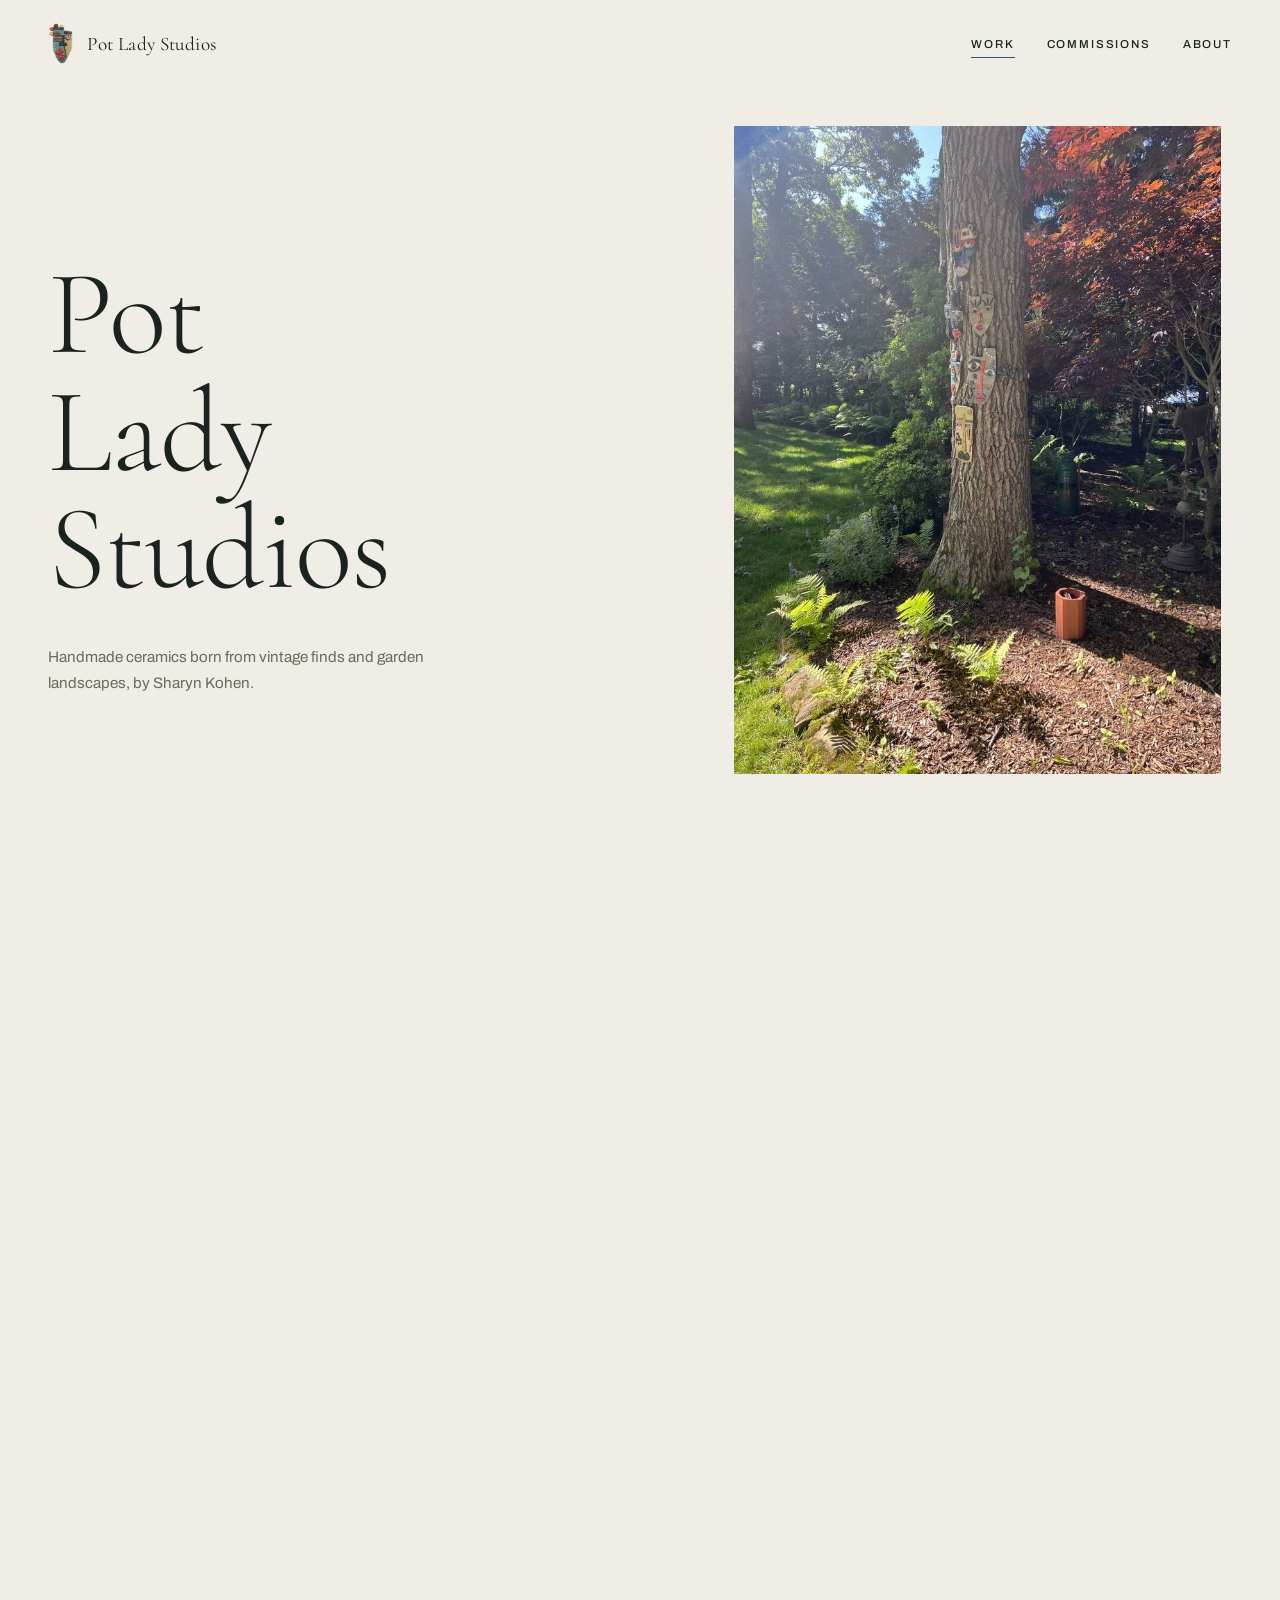
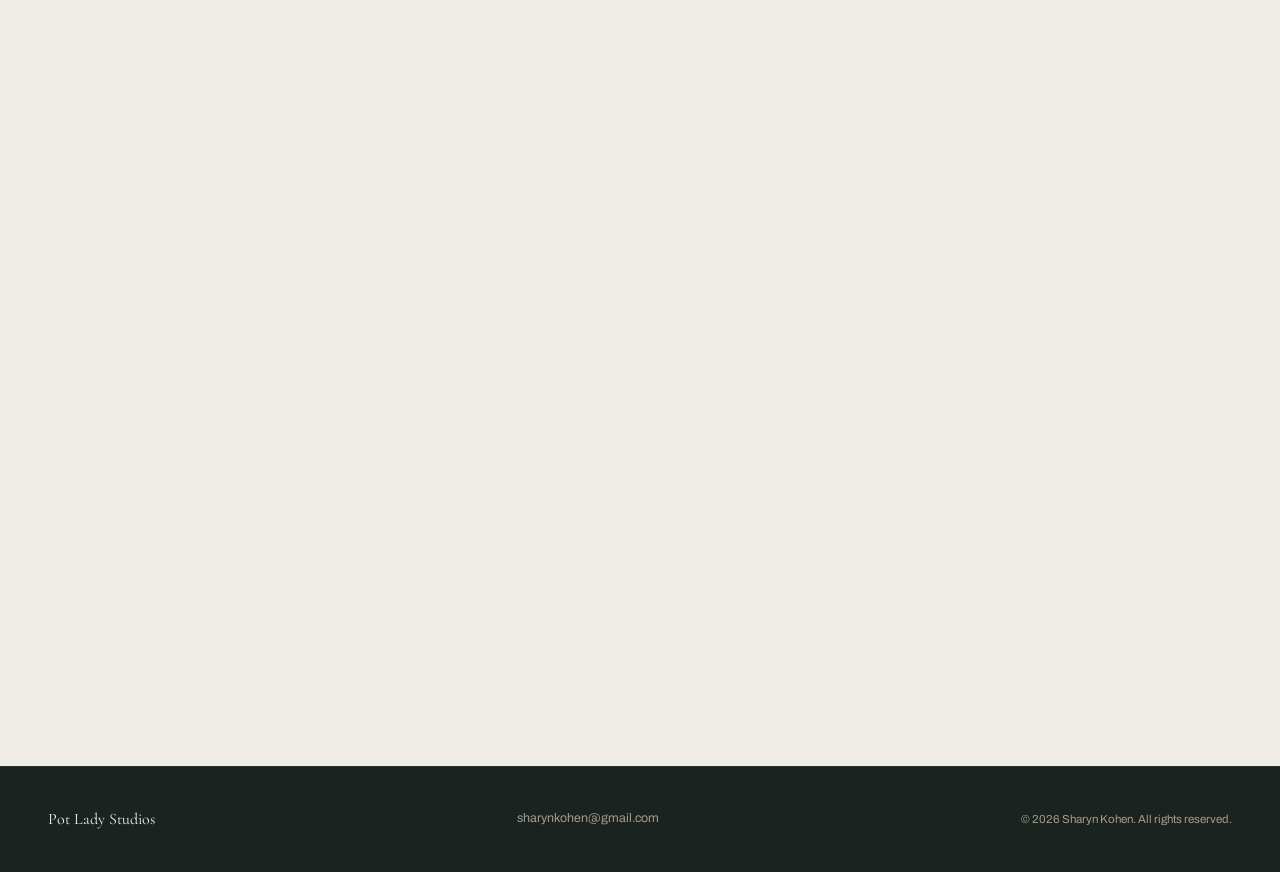
==== index.html @ e9ca7cb5 "Group hug mugs and silver totem photos into single tiles Co-Authored-By: Claude Sonnet 5 <noreply@an" ====
<!DOCTYPE html>
<html lang="en">
<head>
  <meta charset="UTF-8">
  <meta name="viewport" content="width=device-width, initial-scale=1.0">
  <title>Pot Lady Studios &mdash; Handmade Ceramics by Sharyn Kohen</title>
  <meta name="description" content="Handmade ceramics born from vintage finds and garden landscapes. Hand-built garden pieces, home decor, and totems by Sharyn Kohen.">
  <link rel="icon" type="image/png" href="images/admin/favicon.png">
  <link rel="preconnect" href="https://fonts.googleapis.com">
  <link rel="preconnect" href="https://fonts.gstatic.com" crossorigin>
  <link href="https://fonts.googleapis.com/css2?family=Cormorant:ital,wght@0,300;0,400;0,500;1,300;1,400&family=Archivo:wght@300;400;500;600&display=swap" rel="stylesheet">
  <link rel="stylesheet" href="styles.css?v=20260616k">
</head>
<body>

  <nav class="nav" id="nav">
    <a href="#top" class="nav-mark" aria-label="Pot Lady Studios home">
      <img class="mark-img" src="images/admin/logo.png" alt="Pot Lady Studios">
      <span class="mark-text">Pot Lady Studios</span>
    </a>
    <div class="nav-links">
      <a href="#top" aria-current="page">Work</a>
      <a href="commissions.html" class="nav-cta">Commissions</a>
      <a href="about.html">About</a>
    </div>
  </nav>

  <header class="hero" id="top">
    <div class="hero-text">
      <h1 class="hero-title">Pot<br>Lady<br>Studios</h1>
      <p class="hero-tag">Handmade ceramics born from vintage finds and garden landscapes, by Sharyn Kohen.</p>
    </div>
    <div class="hero-image"><img src="images/garden/IMG_hero_garden_v2_760.jpg" srcset="images/garden/IMG_hero_garden_v2_460.jpg 460w, images/garden/IMG_hero_garden_v2_760.jpg 760w" sizes="(max-width: 880px) 92vw, 45vw" width="760" height="1013" fetchpriority="high" decoding="async" alt="Hand-built ceramic garden piece by Sharyn Kohen"></div>
  </header>

  <section class="work" id="work">
    <div class="filters reveal" role="tablist" aria-label="Filter work by category">
      <button class="filter is-active" data-filter="all" role="tab" aria-selected="true">All <sup>15</sup></button>
      <button class="filter" data-filter="garden" role="tab" aria-selected="false">Garden Pieces <sup>06</sup></button>
      <button class="filter" data-filter="home" role="tab" aria-selected="false">Home Decor <sup>09</sup></button>
      <button class="filter" data-filter="totems" role="tab" aria-selected="false">Totems <sup>04</sup></button>
    </div>
    <div class="gallery-grid" id="gallery-grid">
      <div class="grid-sizer"></div>
      <div class="gutter-sizer"></div>
    </div>
  </section>

  <footer class="footer">
    <div class="footer-mark">
      <span>Pot Lady Studios</span>
    </div>
    <div class="footer-links">
      <a href="mailto:sharynkohen@gmail.com">sharynkohen@gmail.com</a>
    </div>
    <p class="footer-copy">&copy; 2026 Sharyn Kohen. All rights reserved.</p>
  </footer>

  <div class="lightbox" id="lightbox" aria-hidden="true" role="dialog" aria-modal="true" aria-label="Piece detail">
    <button class="lb-close" aria-label="Close">&#x2715;</button>
    <div class="lb-nav">
      <button class="lb-prev" aria-label="Previous piece">&larr;</button>
      <button class="lb-next" aria-label="Next piece">&rarr;</button>
    </div>
    <div class="lb-content">
      <div class="lb-image">
        <img id="lb-img" src="" alt="">
        <div class="lb-thumbs" id="lb-thumbs"></div>
      </div>
      <div class="lb-info">
        <p class="lb-counter"><span id="lb-idx">01</span> &nbsp;/&nbsp; <span id="lb-total">38</span></p>
        <p class="lb-eyebrow" id="lb-cat">Category</p>
        <h3 id="lb-title">Title</h3>
        <div class="lb-field" id="lb-note-field">
          <span class="lb-field-label">Artist&rsquo;s Note</span>
          <p class="lb-field-text" id="lb-note"></p>
        </div>
        <div class="lb-field" id="lb-size-field">
          <span class="lb-field-label">Size</span>
          <p class="lb-field-text" id="lb-size"></p>
        </div>
        <p class="lb-inquire-line"><a href="commissions.html" id="lb-inquire">Inquire about this piece or commission one of your own.</a></p>
      </div>
    </div>
  </div>

  <script src="https://unpkg.com/imagesloaded@5/imagesloaded.pkgd.min.js"></script>
  <script src="https://unpkg.com/isotope-layout@3/dist/isotope.pkgd.min.js"></script>
  <script src="main.js?v=20260616k"></script>
</body>
</html>
---- styles.css ----
:root {
  --bone: #efede5;
  --char: #1b2320;
  --umber: #6e685c;
  --umber-2: #a39b8c;
  --oxide: #265c6b;
  --celadon: #88a593;
  --max: 1440px;
  --gutter: clamp(1.25rem, 4vw, 3rem);
  --serif: "Cormorant", "Times New Roman", serif;
  --sans: "Archivo", system-ui, sans-serif;
}

* { box-sizing: border-box; margin: 0; padding: 0; }
html { scroll-behavior: smooth; scroll-padding-top: 5rem; }
body {
  font-family: var(--sans);
  font-weight: 400;
  background: var(--bone);
  color: var(--char);
  line-height: 1.6;
  -webkit-font-smoothing: antialiased;
  text-rendering: optimizeLegibility;
}
img, svg { display: block; max-width: 100%; }
a { color: inherit; text-decoration: none; }
button { font: inherit; background: none; border: none; cursor: pointer; color: inherit; }
input, select, textarea { font: inherit; }
::selection { background: var(--oxide); color: var(--bone); }

.eyebrow {
  font-family: var(--sans);
  font-size: 0.7rem;
  font-weight: 500;
  letter-spacing: 0.18em;
  text-transform: uppercase;
  color: var(--umber);
  margin-bottom: 1.5rem;
  display: flex;
  align-items: center;
  gap: 0.85rem;
}
.eyebrow::before {
  content: "";
  width: 2rem; height: 1px;
  background: currentColor;
}
.eyebrow-light { color: var(--umber-2); }

.section-title {
  font-family: var(--serif);
  font-weight: 300;
  font-size: clamp(2.25rem, 5vw, 3.75rem);
  line-height: 1.1;
  letter-spacing: -0.01em;
}

.hero-image img,
.about-image img {
  width: 100%; height: 100%;
  object-fit: cover;
}
/* Show the whole home-page top photo (nothing cropped); it sits centered
   inside the frame with a little breathing room if its shape differs. */
.hero-image img { object-fit: contain; object-position: center; }

/* ---------- Nav ---------- */
.nav {
  position: fixed; top: 0; left: 0; right: 0; z-index: 50;
  display: flex; justify-content: space-between; align-items: center;
  padding: 1.4rem var(--gutter);
  transition: background 0.3s ease, padding 0.3s ease, border-color 0.3s ease;
  border-bottom: 1px solid transparent;
}
.nav.is-scrolled {
  background: rgba(239, 237, 229, 0.92);
  backdrop-filter: blur(10px);
  -webkit-backdrop-filter: blur(10px);
  padding: 0.9rem var(--gutter);
  border-bottom-color: rgba(27, 35, 32, 0.08);
}
.nav-mark { display: flex; align-items: center; gap: 0.75rem; }
.mark-img { height: 2.75rem; width: auto; }
.nav.is-scrolled .mark-img { height: 2.3rem; }
.mark-text {
  font-family: var(--serif);
  font-size: 1.2rem;
  font-weight: 400;
  letter-spacing: 0.02em;
}
.nav-links { display: flex; gap: 2rem; align-items: center; }
.nav-links a {
  font-size: 0.72rem;
  font-weight: 500;
  letter-spacing: 0.16em;
  text-transform: uppercase;
  position: relative;
  padding: 0.3rem 0;
}
.nav-links a::after {
  content: "";
  position: absolute; left: 0; bottom: 0;
  width: 100%; height: 1px;
  background: var(--oxide);
  transform: scaleX(0); transform-origin: left;
  transition: transform 0.35s cubic-bezier(0.2, 0.6, 0.2, 1);
}
.nav-links a:hover::after,
.nav-links a[aria-current="page"]::after { transform: scaleX(1); }

/* ---------- Hero ---------- */
.hero {
  min-height: 100svh;
  max-width: var(--max);
  margin: 0 auto;
  padding: 0 var(--gutter);
  display: grid;
  grid-template-columns: 6fr 5fr;
  align-items: center;
  gap: clamp(2rem, 5vw, 5rem);
  position: relative;
}
.hero-text { padding-top: 3rem; }
.hero-title {
  font-family: var(--serif);
  font-weight: 300;
  font-size: clamp(3.25rem, 9.5vw, 7.5rem);
  line-height: 0.98;
  letter-spacing: -0.01em;
  margin: 0.25rem 0 2.25rem;
}
.hero-tag {
  font-size: 0.95rem;
  color: var(--umber);
  max-width: 28em;
  line-height: 1.75;
}
.hero-image { height: 72svh; align-self: center; }
.ph-hero { --tone: #a67c5b; }

/* ---------- Work / Gallery ---------- */
.work {
  max-width: var(--max);
  margin: 0 auto clamp(5rem, 14vw, 11rem);
  padding: 0 var(--gutter);
}
.section-head { margin-bottom: 2.5rem; }

.filters {
  display: flex; flex-wrap: wrap; gap: 0.5rem 2.25rem;
  margin-bottom: 3rem;
  padding-top: 1.5rem;
  border-top: 1px solid rgba(27, 35, 32, 0.12);
}
.filter {
  font-size: 0.78rem;
  font-weight: 500;
  letter-spacing: 0.14em;
  text-transform: uppercase;
  color: var(--umber);
  padding: 0.4rem 0;
  position: relative;
  transition: color 0.2s ease;
}
.filter sup { font-size: 0.72em; margin-left: 0.4em; color: var(--umber-2); font-weight: 400; }
.filter::after {
  content: "";
  position: absolute; left: 0; bottom: 0;
  width: 100%; height: 2px; background: var(--oxide);
  transform: scaleX(0); transform-origin: left;
  transition: transform 0.35s cubic-bezier(0.2, 0.6, 0.2, 1);
}
.filter:hover { color: var(--char); }
.filter.is-active { color: var(--char); }
.filter.is-active::after { transform: scaleX(1); }

.gallery-grid { position: relative; opacity: 0; transition: opacity 0.4s ease; }
.gallery-grid.is-laid-out { opacity: 1; }
.grid-sizer, .piece { width: calc((100% - 3rem) / 3); }
.gutter-sizer { width: 1.5rem; }
.piece {
  position: relative;
  cursor: pointer;
  margin-bottom: 1.5rem;
}
.piece-media {
  position: relative;
  overflow: hidden;
  background: rgba(110, 104, 92, 0.08);
}
.piece img {
  width: 100%; height: auto; display: block;
  transition: transform 0.7s cubic-bezier(0.2, 0.6, 0.2, 1);
}
.piece-media::after {
  content: ""; position: absolute; inset: 0;
  background: linear-gradient(180deg, rgba(0,0,0,0) 45%, rgba(0,0,0,0.35));
  opacity: 0;
  transition: opacity 0.4s ease;
  pointer-events: none;
}
.piece:hover img { transform: scale(1.04); }
.piece:hover .piece-media::after { opacity: 1; }
.piece figcaption {
  position: absolute; left: 0; right: 0; bottom: 0;
  padding: 1rem 1.15rem;
  display: flex; justify-content: space-between; align-items: baseline; gap: 1rem;
  color: var(--bone);
  transform: translateY(0.6rem);
  opacity: 0;
  transition: opacity 0.4s ease, transform 0.4s ease;
  pointer-events: none;
}
.piece:hover figcaption { opacity: 1; transform: translateY(0); }
.piece-no { font-size: 0.7rem; letter-spacing: 0.14em; font-weight: 500; }
.piece-caption {
  font-family: "Cormorant", Georgia, serif;
  font-style: italic;
  font-size: 1rem;
  line-height: 1.3;
  color: #000;
  text-align: center;
  padding: 0.65rem 0.5rem 0;
}

/* Multi-photo pieces: a couple of stacked edges + a "+N" mark hint at the
   supporting shots before you tap, so the grid isn't a guessing game about
   which tiles hide more photos. Always visible (not hover-only) since touch
   devices have no hover state to reveal it on. */
.piece.has-extra .piece-media { overflow: visible; }
.piece-stack {
  position: absolute; inset: 0;
  background: rgba(110, 104, 92, 0.12);
  border: 1px solid rgba(27, 35, 32, 0.08);
}
.piece-stack.s1 { z-index: 1; transform: rotate(-5deg) scale(0.96); }
.piece-stack.s2 { z-index: 2; transform: rotate(4deg) scale(0.98); }
.piece.has-extra .piece-media > img { position: relative; z-index: 3; box-shadow: 0 3px 10px rgba(27, 35, 32, 0.2); }
.piece.has-extra .piece-media::after { z-index: 4; }
.piece-count {
  position: absolute; top: 0.6rem; right: 0.6rem; z-index: 5;
  background: rgba(27, 35, 32, 0.7);
  color: var(--bone);
  font-size: 0.68rem;
  font-weight: 600;
  letter-spacing: 0.02em;
  padding: 0.22rem 0.5rem;
  border-radius: 999px;
  pointer-events: none;
}
.piece figcaption { z-index: 6; }

/* ---------- About ---------- */
.about {
  max-width: var(--max);
  margin: 0 auto clamp(5rem, 14vw, 11rem);
  padding: clamp(7rem, 12vw, 10rem) var(--gutter) 0;
  display: grid;
  grid-template-columns: 5fr 7fr;
  gap: clamp(2rem, 6vw, 6rem);
  align-items: start;
}
/* Two-column layout: image floats to the right, text flows naturally on
   the left. Absolute positioning (rather than grid-row spanning) avoids
   the row-stretch gap between paragraphs. */
.about.about-stacked {
  display: block;
  position: relative;
  min-height: calc(24rem * 4 / 3 + clamp(7rem, 12vw, 10rem) + 4rem);
}
.about.about-stacked .about-text { max-width: 60%; }
.about.about-stacked .about-text:last-of-type { margin-top: clamp(1.25rem, 2.5vw, 2rem); }
.about.about-stacked .about-image {
  position: absolute;
  top: clamp(7rem, 12vw, 10rem);
  right: var(--gutter);
  width: 36%;
  max-width: 24rem;
}
.about-image { aspect-ratio: 3 / 4; }
.ph-portrait { --tone: #6b8490; }
.about-text .section-title { margin-bottom: 1.5rem; }
.about-text p { color: var(--umber); margin-bottom: 1.25rem; max-width: 38em; }
.about-meta {
  list-style: none;
  margin-top: 2rem;
  padding-top: 1.5rem;
  border-top: 1px solid rgba(27, 35, 32, 0.12);
  font-size: 0.76rem;
  letter-spacing: 0.12em;
  text-transform: uppercase;
  color: var(--umber);
}
.about-meta li { margin-bottom: 0.6rem; }

/* ---------- Commissions ---------- */
.commissions-intro {
  max-width: var(--max);
  margin: 0 auto;
  padding: clamp(7rem, 14vw, 10rem) var(--gutter) clamp(3rem, 6vw, 5rem);
  display: grid;
  grid-template-columns: 1fr 1fr;
  gap: clamp(2rem, 6vw, 5rem);
  align-items: center;
}
.commissions-intro-inner { max-width: 38rem; }
.commissions-map img { width: 100%; height: auto; display: block; }
.commissions-lede {
  font-family: var(--serif);
  font-weight: 300;
  font-style: italic;
  font-size: clamp(1.4rem, 2.6vw, 2rem);
  line-height: 1.4;
  color: var(--umber);
  margin-top: 1.25rem;
  text-wrap: balance;
}

.commissions {
  background: var(--char);
  color: var(--bone);
  padding: clamp(5rem, 12vw, 9rem) var(--gutter);
}
.commissions-inner {
  max-width: var(--max);
  margin: 0 auto;
  display: grid;
  grid-template-columns: 6fr 5fr;
  gap: clamp(2.5rem, 6vw, 6rem);
  align-items: start;
}
.commissions-inner .commissions-text { order: 2; }
.commissions-inner .inquiry { order: 1; }
.commissions-text .section-title { margin-bottom: 1.5rem; }
.commissions-text p { color: var(--umber-2); max-width: 30em; }

.inquiry { display: grid; gap: 1.75rem; }
.field { display: flex; flex-direction: column; gap: 0.55rem; }
.field label {
  font-size: 0.7rem; letter-spacing: 0.16em; text-transform: uppercase;
  color: var(--umber-2);
}
.field input, .field select, .field textarea {
  background: transparent;
  border: none;
  border-bottom: 1px solid rgba(239, 237, 229, 0.2);
  padding: 0.7rem 0.1rem;
  color: var(--bone);
  transition: border-color 0.25s ease;
  border-radius: 0;
}
.field input::placeholder, .field textarea::placeholder { color: rgba(163, 155, 140, 0.5); }
.field input:focus, .field select:focus, .field textarea:focus {
  outline: none;
  border-bottom-color: var(--oxide);
}
.field input:-webkit-autofill,
.field textarea:-webkit-autofill,
.field select:-webkit-autofill {
  -webkit-box-shadow: 0 0 0 1000px var(--char) inset;
  -webkit-text-fill-color: var(--bone);
  caret-color: var(--bone);
  transition: background-color 5000s ease-in-out 0s;
}
.field textarea { resize: vertical; min-height: 7rem; }

.field-required { color: var(--oxide); margin-left: 0.15rem; }
.submit {
  justify-self: start;
  margin-top: 0.75rem;
  padding: 1.05rem 2.25rem;
  background: transparent;
  border: 1px solid var(--bone);
  color: var(--bone);
  font-size: 0.74rem; letter-spacing: 0.16em; text-transform: uppercase;
  font-weight: 500;
  cursor: pointer;
  transition: background 0.2s ease, color 0.2s ease;
}
.submit:hover:not(:disabled) { background: var(--bone); color: var(--char); }
.submit:disabled { opacity: 0.5; cursor: default; }

.inquiry-success[hidden] { display: none; }
.inquiry-error {
  color: var(--oxide);
  font-size: 0.84rem;
  margin: 0;
}
.inquiry-error a { color: inherit; text-decoration: underline; }
.inquiry-success {
  display: grid; gap: 0.4rem;
  margin-top: -0.75rem;
  outline: none;
}
.inquiry-success-headline {
  font-family: "Cormorant", Georgia, serif;
  font-weight: 400;
  font-size: 1.35rem;
  line-height: 1.3;
  color: var(--bone);
  margin: 0;
}
.inquiry-success-note {
  color: var(--umber-2);
  font-size: 0.82rem;
  opacity: 0.85;
  margin: 0;
}

/* ---------- Footer ---------- */
.footer {
  background: var(--char);
  color: var(--umber-2);
  border-top: 1px solid rgba(239, 237, 229, 0.07);
  padding: 2.5rem var(--gutter);
  display: flex;
  justify-content: space-between;
  align-items: center;
  flex-wrap: wrap;
  gap: 1.5rem;
  font-size: 0.78rem;
}
.footer-mark { display: flex; align-items: center; gap: 0.7rem; color: var(--bone); font-family: var(--serif); font-size: 1rem; }
.footer-mark .mark { width: 1rem; height: 1rem; }
.footer-links { display: flex; gap: 1.75rem; }
.footer-links a { transition: color 0.2s ease; }
.footer-links a:hover { color: var(--bone); }
.footer-copy { font-size: 0.72rem; }

/* ---------- Lightbox ---------- */
.lightbox {
  position: fixed; inset: 0; z-index: 100;
  background: var(--bone);
  opacity: 0;
  pointer-events: none;
  transition: opacity 0.3s ease;
}
.lightbox.is-open { opacity: 1; pointer-events: auto; }
.lb-content {
  height: 100%;
  max-width: var(--max);
  margin: 0 auto;
  padding: 5.5rem var(--gutter) 3rem;
  display: grid;
  grid-template-columns: 7fr 4fr;
  gap: clamp(2rem, 5vw, 5rem);
  align-items: center;
}
.lb-image {
  height: 100%;
  min-width: 0;
  display: flex;
  flex-direction: column;
  align-items: center;
  justify-content: center;
  gap: 1rem;
}
#lb-img {
  max-height: min(78vh, 760px);
  max-width: 100%;
  width: auto; height: auto;
  object-fit: contain;
}
.lb-image.has-thumbs #lb-img { max-height: min(66vh, 660px); }
/* A piece can carry many supporting shots (e.g. a whole flower
   collection) — the strip scrolls horizontally within its own width
   instead of forcing the image and info column wider than the screen. */
.lb-thumbs {
  display: flex;
  gap: 0.6rem;
  max-width: 100%;
  overflow-x: auto;
  -webkit-overflow-scrolling: touch;
  padding-bottom: 0.2rem;
}
.lb-thumbs button {
  width: 3.25rem; height: 3.25rem;
  flex: none;
  border-radius: 0.3rem;
  overflow: hidden;
  opacity: 0.55;
  outline: 2px solid transparent;
  outline-offset: 2px;
  transition: opacity 0.2s ease, outline-color 0.2s ease;
}
.lb-thumbs button img { width: 100%; height: 100%; object-fit: cover; display: block; }
.lb-thumbs button:hover { opacity: 0.85; }
.lb-thumbs button.is-active { opacity: 1; outline-color: var(--oxide); }
.lb-info { align-self: center; }
.lb-counter {
  font-size: 0.72rem; letter-spacing: 0.16em; color: var(--umber);
  margin-bottom: 1rem; font-weight: 500;
}
.lb-eyebrow {
  font-size: 0.72rem; letter-spacing: 0.16em; text-transform: uppercase;
  color: var(--oxide); font-weight: 600; margin-bottom: 0.6rem;
}
.lb-info h3 {
  font-family: var(--serif); font-weight: 300;
  font-size: clamp(1.8rem, 3.5vw, 2.75rem);
  line-height: 1.15;
  margin-bottom: 1.75rem;
}
.lb-field { max-width: 32em; margin-bottom: 1.4rem; }
.lb-field-label {
  display: block;
  font-size: 0.68rem; letter-spacing: 0.14em; text-transform: uppercase;
  color: var(--umber-2); font-weight: 600; margin-bottom: 0.4rem;
}
.lb-field-text { color: var(--umber); font-size: 0.95rem; line-height: 1.6; }
.lb-inquire-line { font-size: 0.92rem; margin-top: 0.5rem; }
.lb-inquire-line a { border-bottom: 1px solid var(--oxide); transition: color 0.2s ease; }
.lb-inquire-line a:hover { color: var(--oxide); }
.lb-nav { display: contents; }
.lb-close, .lb-prev, .lb-next {
  position: absolute;
  width: 3rem; height: 3rem;
  display: grid; place-items: center;
  font-size: 1.35rem;
  color: var(--char);
  transition: color 0.2s ease, transform 0.2s ease;
  z-index: 2;
}
.lb-close:hover, .lb-prev:hover, .lb-next:hover { color: var(--oxide); }
.lb-prev:hover { transform: translate(-3px, -50%); }
.lb-next:hover { transform: translate(3px, -50%); }
.lb-close { top: 1.25rem; right: 1.25rem; font-size: 1.5rem; }
.lb-prev { left: 0.75rem; top: 50%; transform: translateY(-50%); }
.lb-next { right: 0.75rem; top: 50%; transform: translateY(-50%); }

/* ---------- Reveal ---------- */
.reveal {
  opacity: 0;
  transform: translateY(28px);
  transition: opacity 0.9s ease, transform 0.9s cubic-bezier(0.2, 0.6, 0.2, 1);
}
.reveal.is-visible { opacity: 1; transform: translateY(0); }

@media (prefers-reduced-motion: reduce) {
  html { scroll-behavior: auto; }
  .reveal { opacity: 1; transform: none; transition: none; }
  *, *::before, *::after { animation-duration: 0.01ms !important; transition-duration: 0.01ms !important; }
}

/* ---------- Responsive ---------- */
@media (max-width: 1024px) {
  .hero { padding-top: 6rem; padding-bottom: 4rem; min-height: auto; gap: 2rem; }
  .hero-text { padding-top: 0; }
  .hero-image { height: auto; aspect-ratio: 4 / 5; max-height: 60svh; align-self: start; }
  .about, .commissions-inner { grid-template-columns: 1fr; }
  .commissions-inner .commissions-text { order: 0; }
  .commissions-inner .inquiry { order: 0; }
  .about { gap: 2.5rem; }
  .about-text { order: -1; }
  .about-image { aspect-ratio: 4 / 5; max-width: 360px; max-height: 440px; margin: 0 auto; }
  /* Stacked variant on narrow widths: image returns to natural flow
     (between paragraph 2 and paragraph 3 per DOM order). */
  .about.about-stacked { min-height: 0; max-width: 42rem; }
  .about.about-stacked .about-text { max-width: none; }
  .about.about-stacked .about-image {
    position: static; top: auto; right: auto;
    width: auto; max-width: 22rem;
    margin: clamp(2rem, 4vw, 3rem) auto;
  }
  .about.about-stacked .about-text:last-of-type { margin-top: clamp(2rem, 4vw, 3rem); }
  .grid-sizer, .gallery-grid .piece { width: calc((100% - 1rem) / 2); }
  .gallery-grid .gutter-sizer { width: 1rem; }
  .gallery-grid .piece { margin-bottom: 1rem; }
  .lightbox { display: flex; flex-direction: column; overflow-y: auto; }
  .lb-content { grid-template-columns: 1fr; height: auto; overflow: visible; align-items: start; gap: 2rem; padding-top: 5rem; padding-bottom: 0; order: 1; flex: 0 0 auto; }
  #lb-img, .lb-image.has-thumbs #lb-img { max-height: 48vh; }
  .lb-nav {
    display: flex; order: 2; flex: 0 0 auto;
    align-items: center; justify-content: space-between;
    padding: 3rem var(--gutter) 3rem;
  }
  .lb-prev, .lb-next { position: static; top: auto; bottom: auto; transform: none; }
}
@media (max-width: 720px) {
  .hero { grid-template-columns: 1fr; padding-bottom: 3rem; gap: 2rem; }
  .hero-image { aspect-ratio: 5 / 4; max-width: 480px; max-height: 380px; margin: 0 auto; width: 100%; }
}
@media (max-width: 640px) {
  .grid-sizer, .gallery-grid .piece { width: calc((100% - 0.75rem) / 2); }
  .gallery-grid .gutter-sizer { width: 0.75rem; }
  .gallery-grid .piece { margin-bottom: 0.75rem; }
  .gallery-grid .piece figcaption { opacity: 1; transform: none; padding: 0.6rem 0.7rem; }
  .gallery-grid .piece-media::after { opacity: 0.85; background: linear-gradient(180deg, rgba(0,0,0,0) 55%, rgba(0,0,0,0.4)); }
  .piece-no { font-size: 0.6rem; }
  .piece-caption { font-size: 0.85rem; }
  .nav { padding: 1rem var(--gutter); }
  .nav-links { gap: 1.1rem; }
  .nav-links a { font-size: 0.64rem; letter-spacing: 0.12em; }
  .nav-cta { padding: 0.5rem 0.8rem; }
  .mark-text { display: none; }
  .hero { padding-top: 4.75rem; padding-bottom: 2.5rem; gap: 1.5rem; }
  .hero-text { padding-top: 0.5rem; }
  .hero-title { font-size: clamp(2.5rem, 13vw, 3.75rem); line-height: 1; margin: 0.25rem 0 1.25rem; }
  .hero-title br { display: none; }
  .hero-tag { font-size: 0.9rem; line-height: 1.6; max-width: 32em; }
  .hero-image { height: auto; aspect-ratio: 5 / 4; max-height: 320px; }

  /* About: clear nav, lead with text, cap image */
  .about { margin: 4.75rem auto 3rem; gap: 1.5rem; padding-top: 1rem; }
  .about-text { order: -1; }
  .about-image { aspect-ratio: 4 / 5; max-width: 280px; max-height: 350px; margin: 0 auto; }
  .about-text .section-title { font-size: 2rem; margin-bottom: 1rem; }
  .about-text p { font-size: 0.95rem; }

  /* Commissions intro */
  .commissions-intro { padding-top: 5.5rem; padding-bottom: 2rem; grid-template-columns: 1fr; gap: 1.75rem; }
  .commissions-lede { font-size: 1.2rem; }
  .commissions-map { max-width: 420px; margin: 0 auto; }

  .filters { gap: 0.5rem 1.4rem; }
  .footer { flex-direction: column; text-align: center; }
  .lb-prev:hover { transform: translateX(-3px); }
  .lb-next:hover { transform: translateX(3px); }
}
@media (max-width: 400px) {
  .hero-title { font-size: 2.25rem; }
  .hero-image { max-height: 260px; }
}
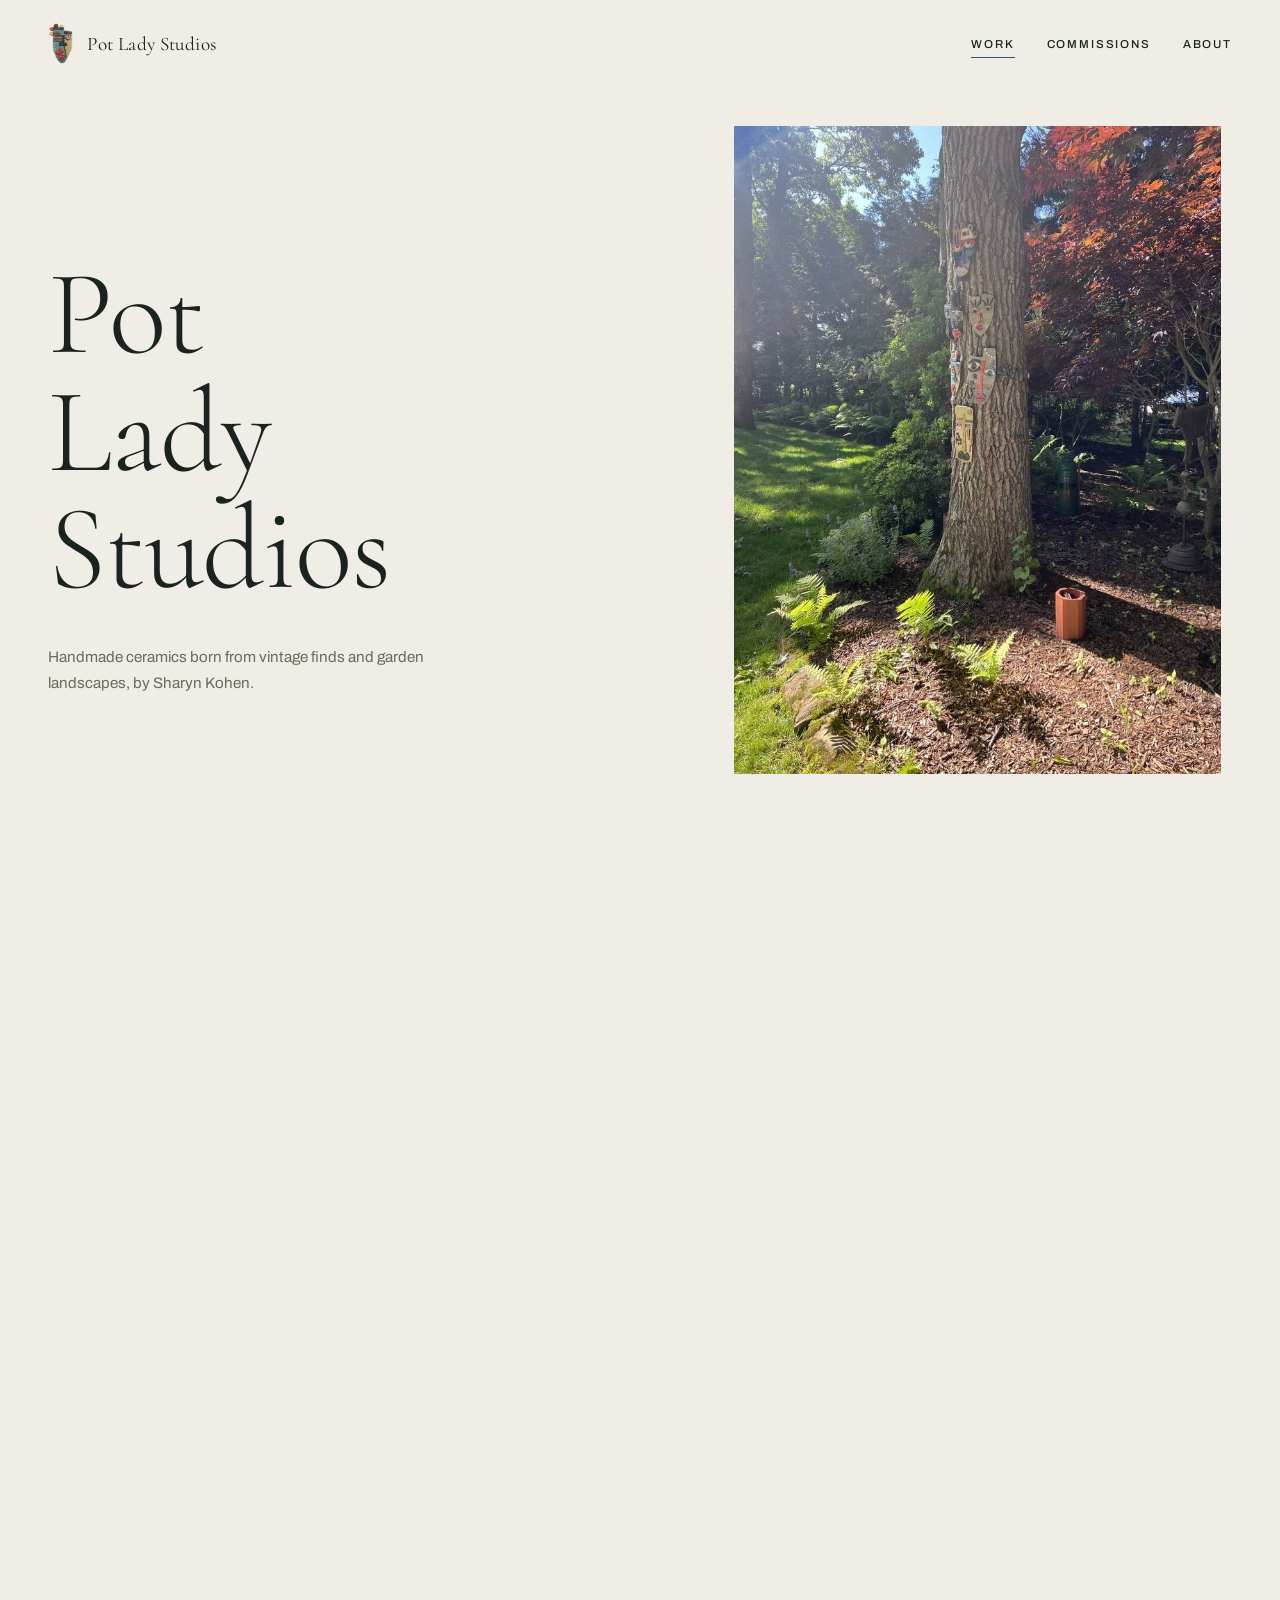
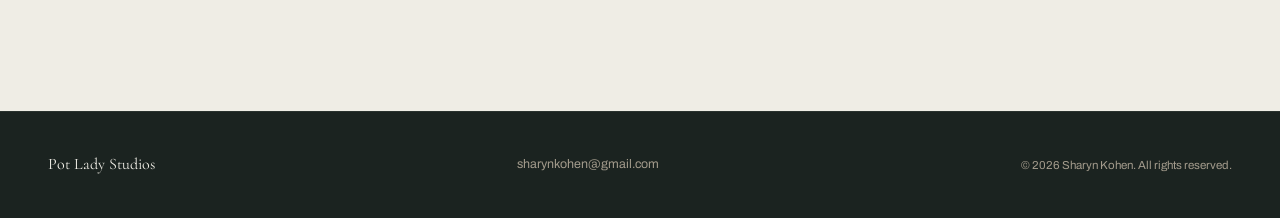
==== commit 3cce183a: "Merge the two candlestick entries into one Tall Candlesticks piece Replaces the old photos (shot wit" ====
--- a/index.html
+++ b/index.html
@@ -35,9 +35,9 @@
 
   <section class="work" id="work">
     <div class="filters reveal" role="tablist" aria-label="Filter work by category">
-      <button class="filter is-active" data-filter="all" role="tab" aria-selected="true">All <sup>15</sup></button>
+      <button class="filter is-active" data-filter="all" role="tab" aria-selected="true">All <sup>14</sup></button>
       <button class="filter" data-filter="garden" role="tab" aria-selected="false">Garden Pieces <sup>06</sup></button>
-      <button class="filter" data-filter="home" role="tab" aria-selected="false">Home Decor <sup>09</sup></button>
+      <button class="filter" data-filter="home" role="tab" aria-selected="false">Home Decor <sup>08</sup></button>
       <button class="filter" data-filter="totems" role="tab" aria-selected="false">Totems <sup>04</sup></button>
     </div>
     <div class="gallery-grid" id="gallery-grid">
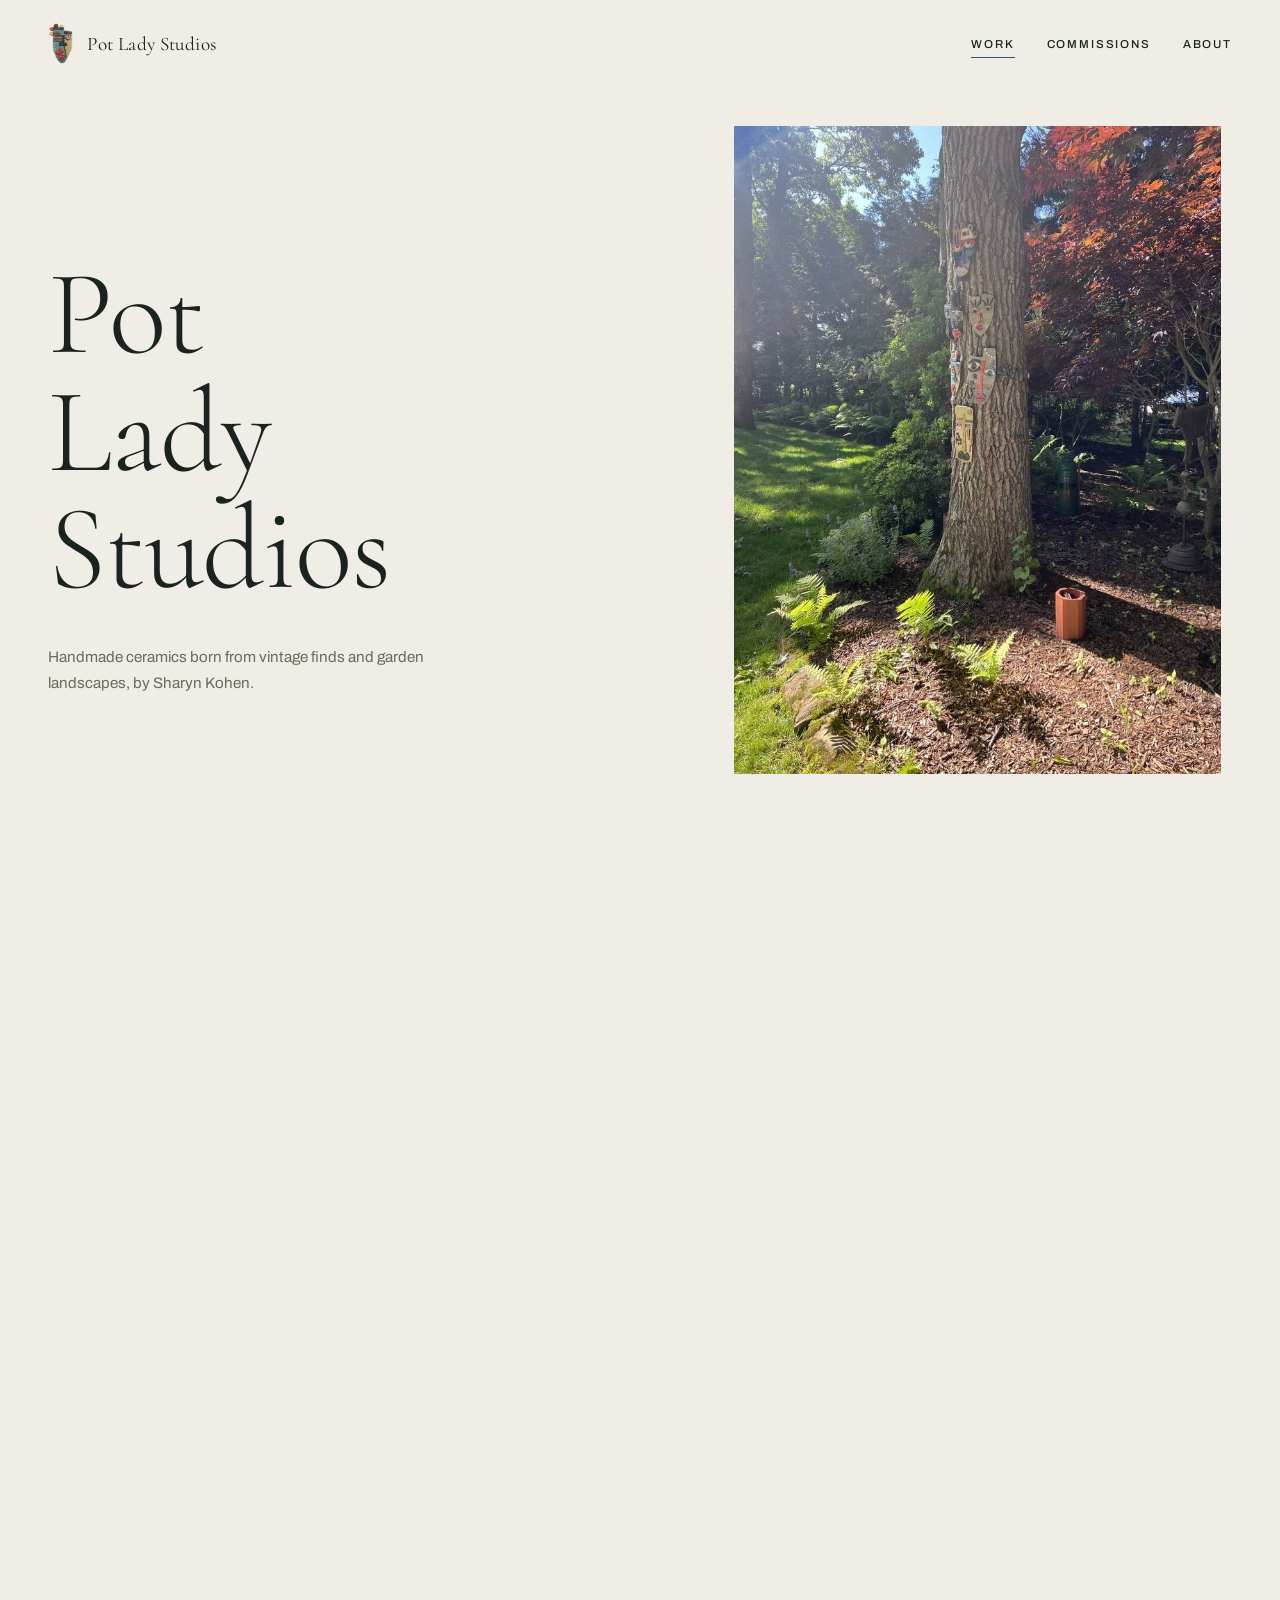
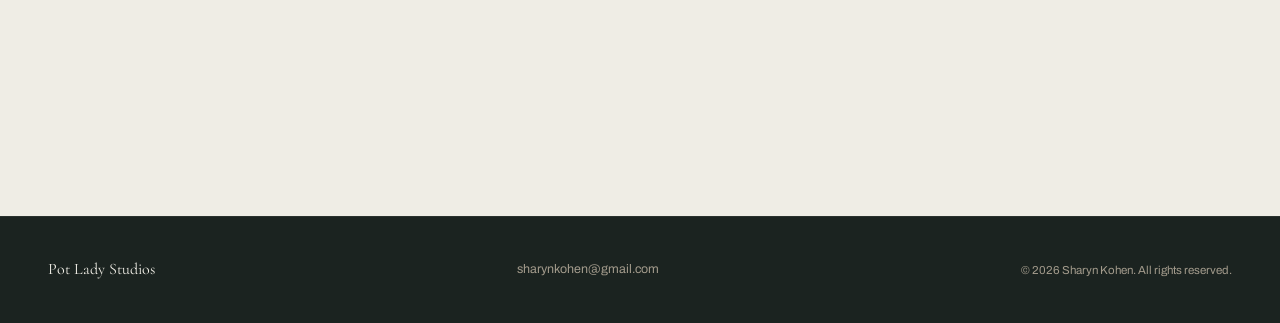
==== commit efb7b89d: "Add a short intro line above the home page gallery A one-sentence lede between the hero and the filt" ====
--- a/index.html
+++ b/index.html
@@ -34,6 +34,9 @@
   </header>
 
   <section class="work" id="work">
+    <div class="section-head reveal">
+      <p class="commissions-lede">A look at recent work, hand-built in clay &mdash; garden pieces, home decor, and totems.</p>
+    </div>
     <div class="filters reveal" role="tablist" aria-label="Filter work by category">
       <button class="filter is-active" data-filter="all" role="tab" aria-selected="true">All <sup>14</sup></button>
       <button class="filter" data-filter="garden" role="tab" aria-selected="false">Garden Pieces <sup>06</sup></button>
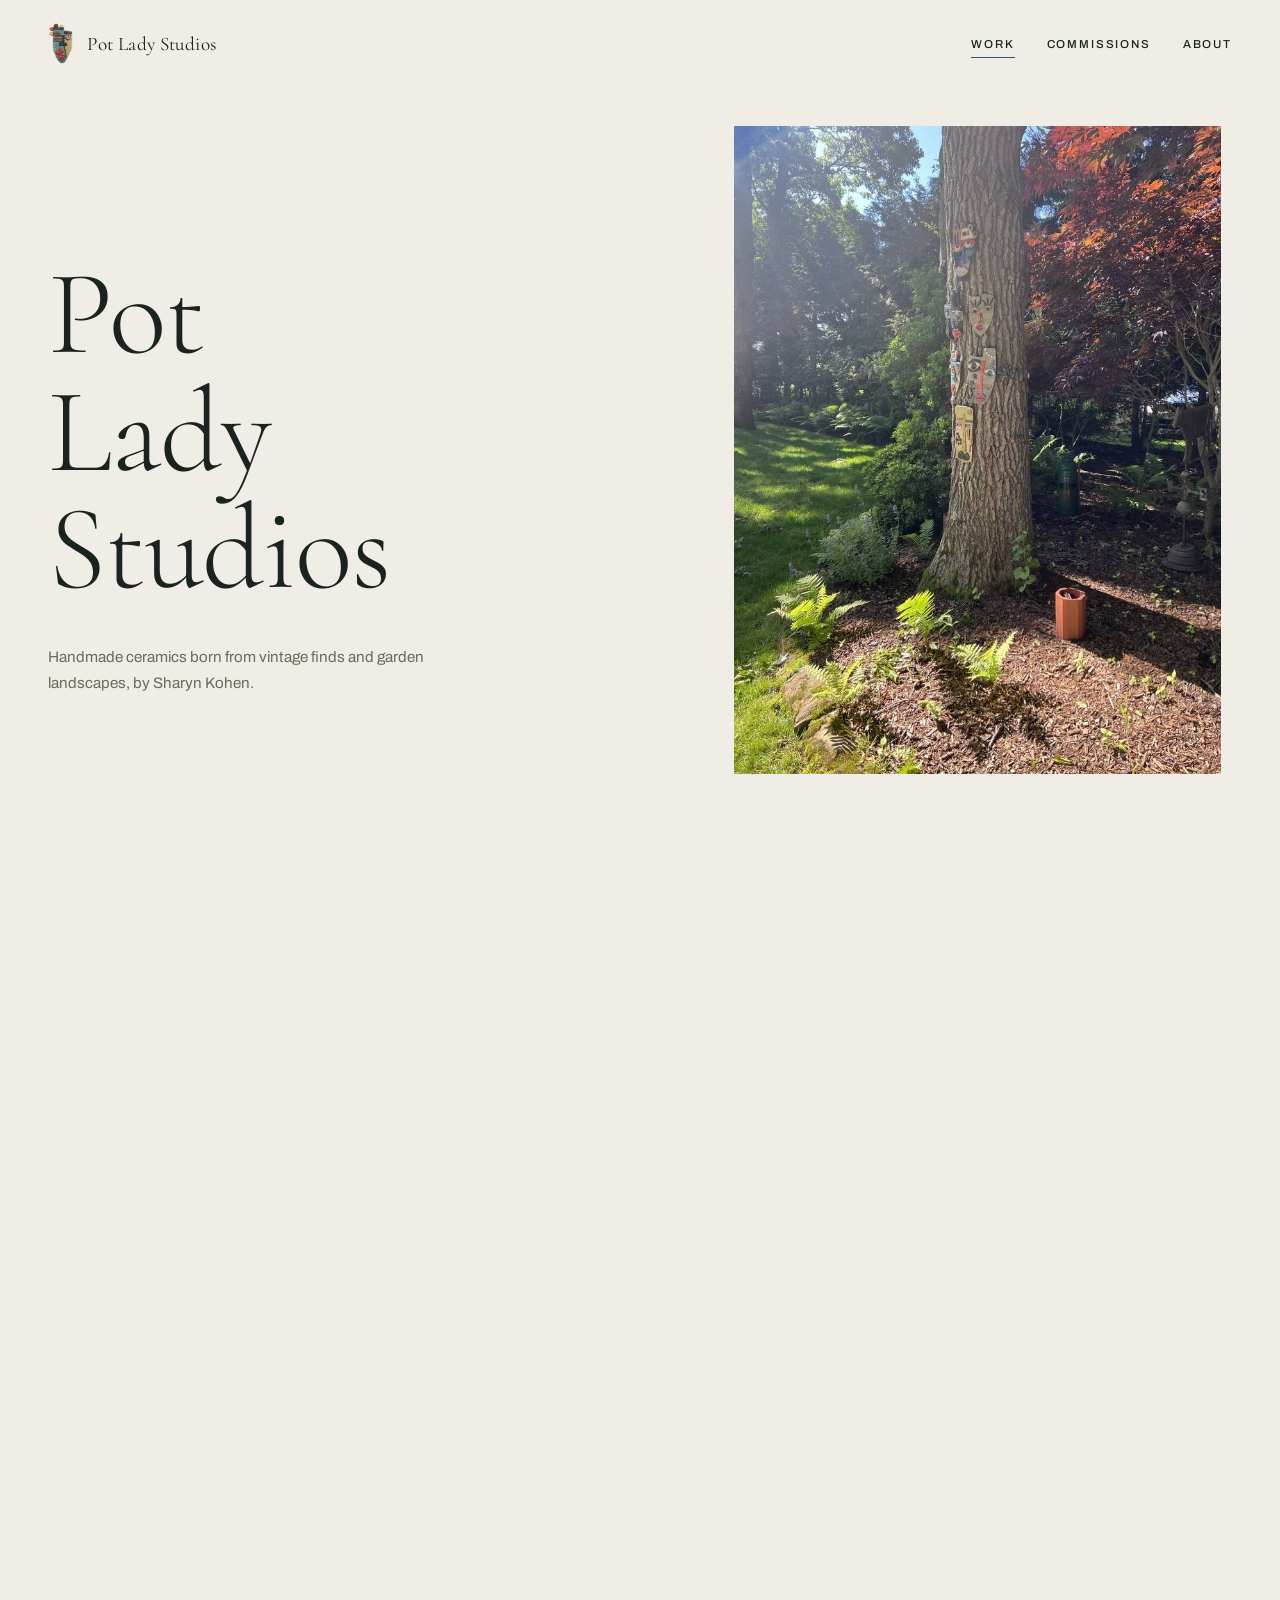
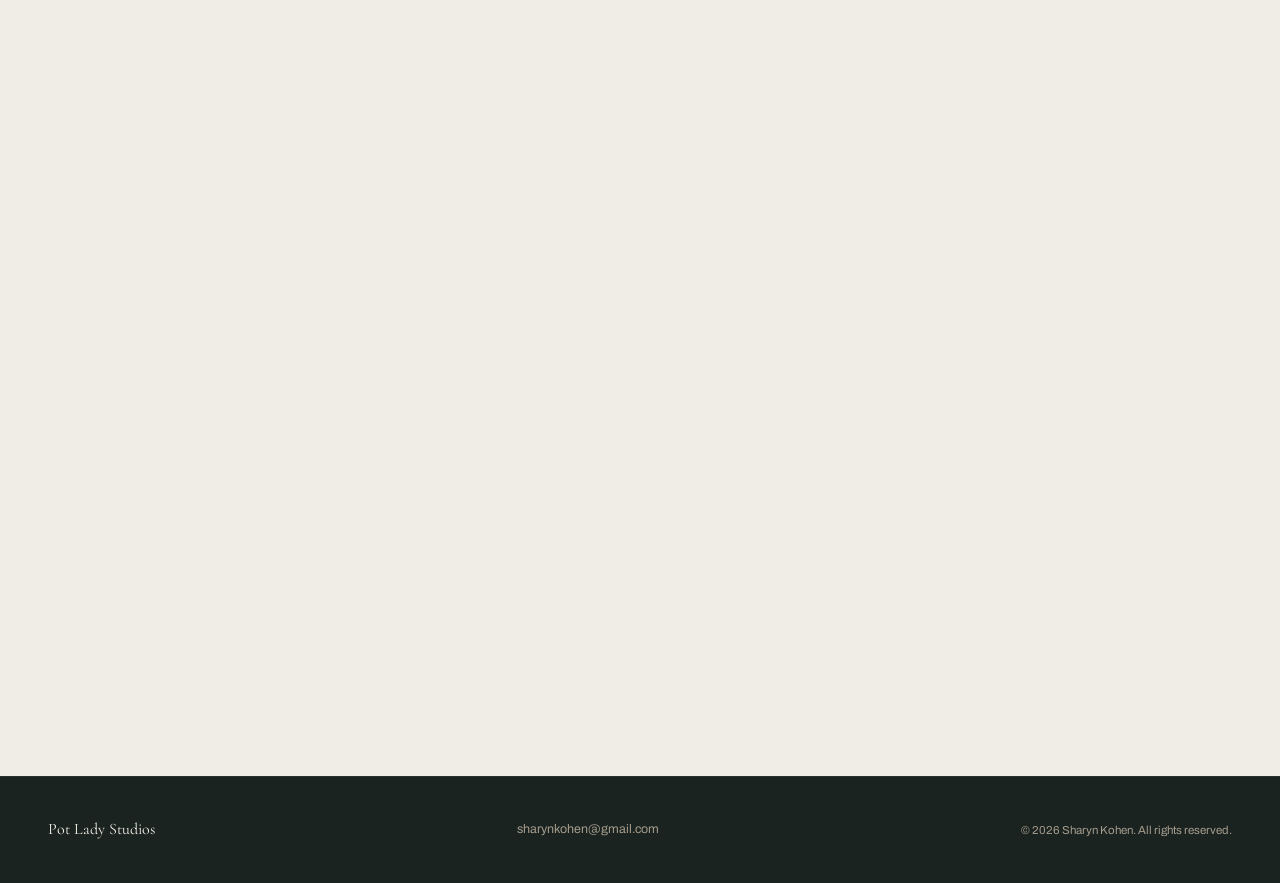
==== commit 125e2468: "Add Tide Pool Vase to the gallery New Home Decor piece: a round speckled sage vessel with shell, cor" ====
--- a/index.html
+++ b/index.html
@@ -38,9 +38,9 @@
       <p class="commissions-lede">A look at recent work, hand-built in clay &mdash; garden pieces, home decor, and totems.</p>
     </div>
     <div class="filters reveal" role="tablist" aria-label="Filter work by category">
-      <button class="filter is-active" data-filter="all" role="tab" aria-selected="true">All <sup>14</sup></button>
+      <button class="filter is-active" data-filter="all" role="tab" aria-selected="true">All <sup>15</sup></button>
       <button class="filter" data-filter="garden" role="tab" aria-selected="false">Garden Pieces <sup>06</sup></button>
-      <button class="filter" data-filter="home" role="tab" aria-selected="false">Home Decor <sup>08</sup></button>
+      <button class="filter" data-filter="home" role="tab" aria-selected="false">Home Decor <sup>09</sup></button>
       <button class="filter" data-filter="totems" role="tab" aria-selected="false">Totems <sup>04</sup></button>
     </div>
     <div class="gallery-grid" id="gallery-grid">
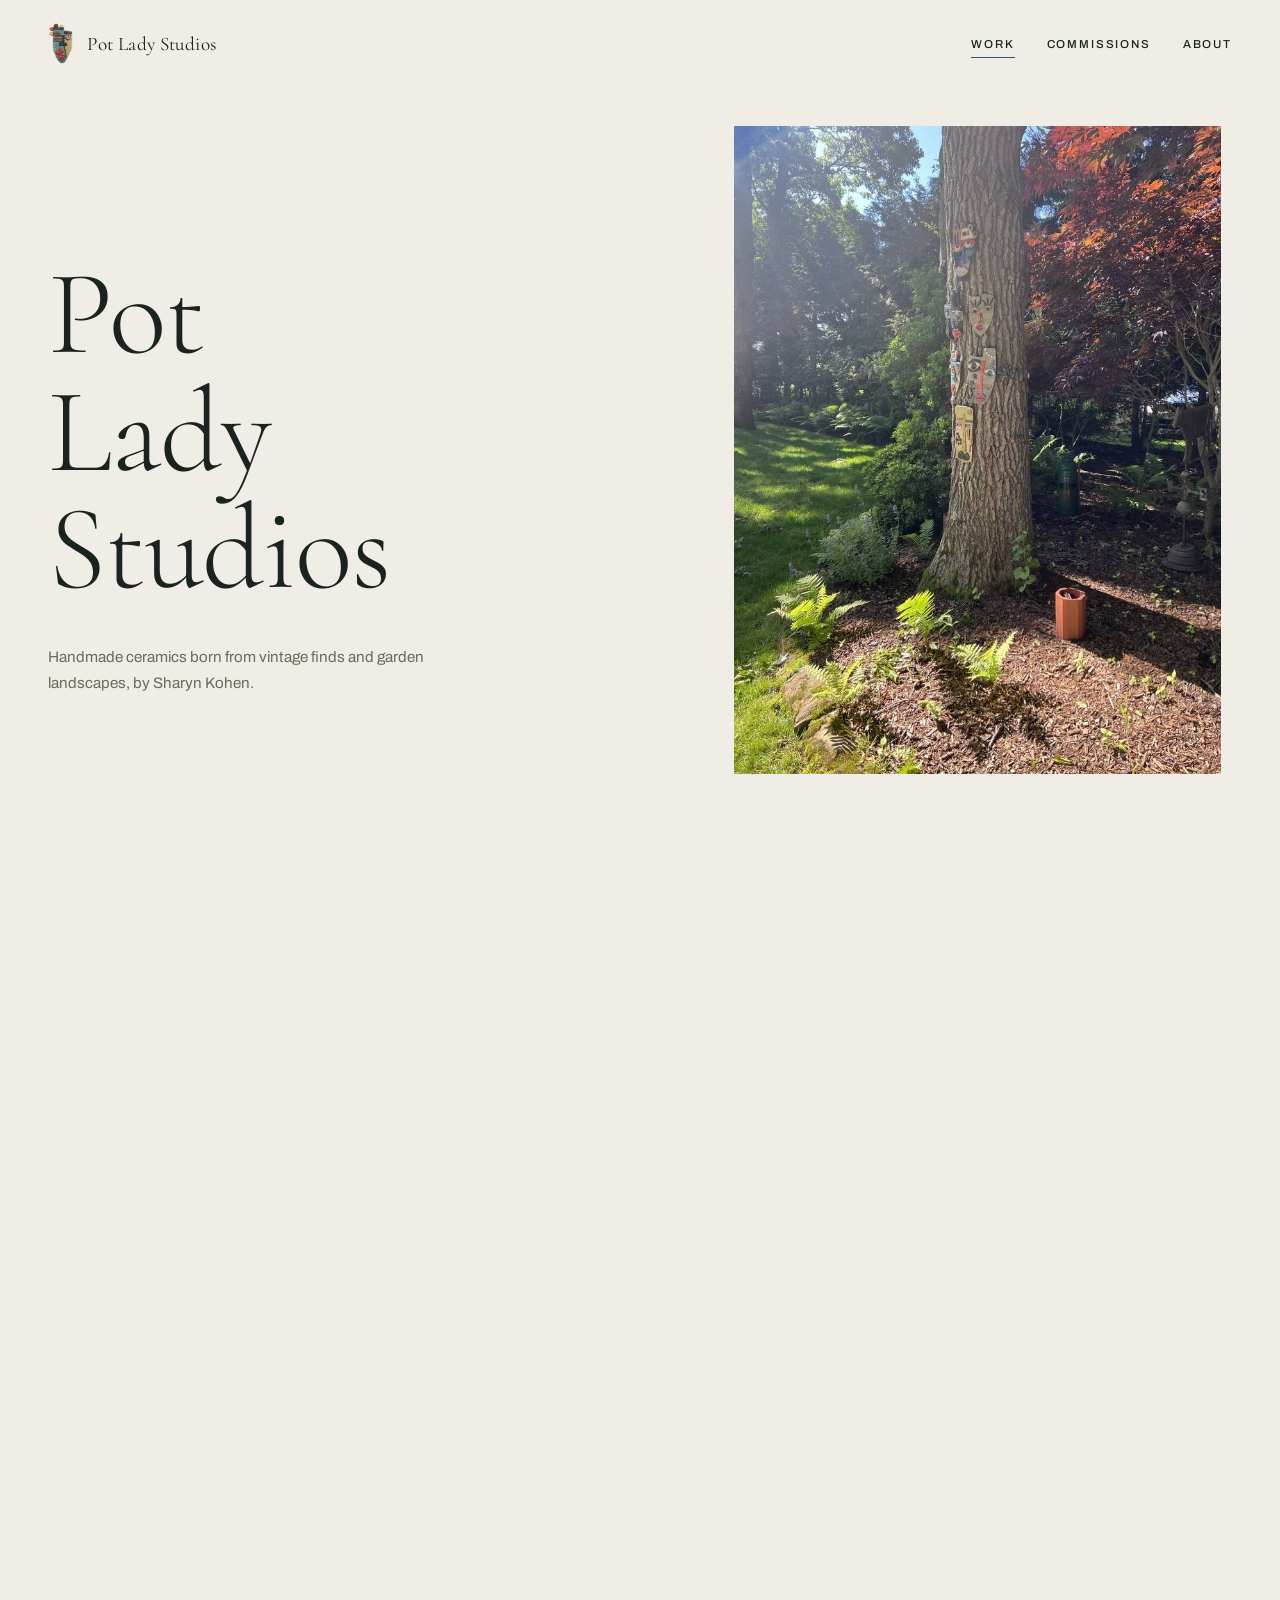
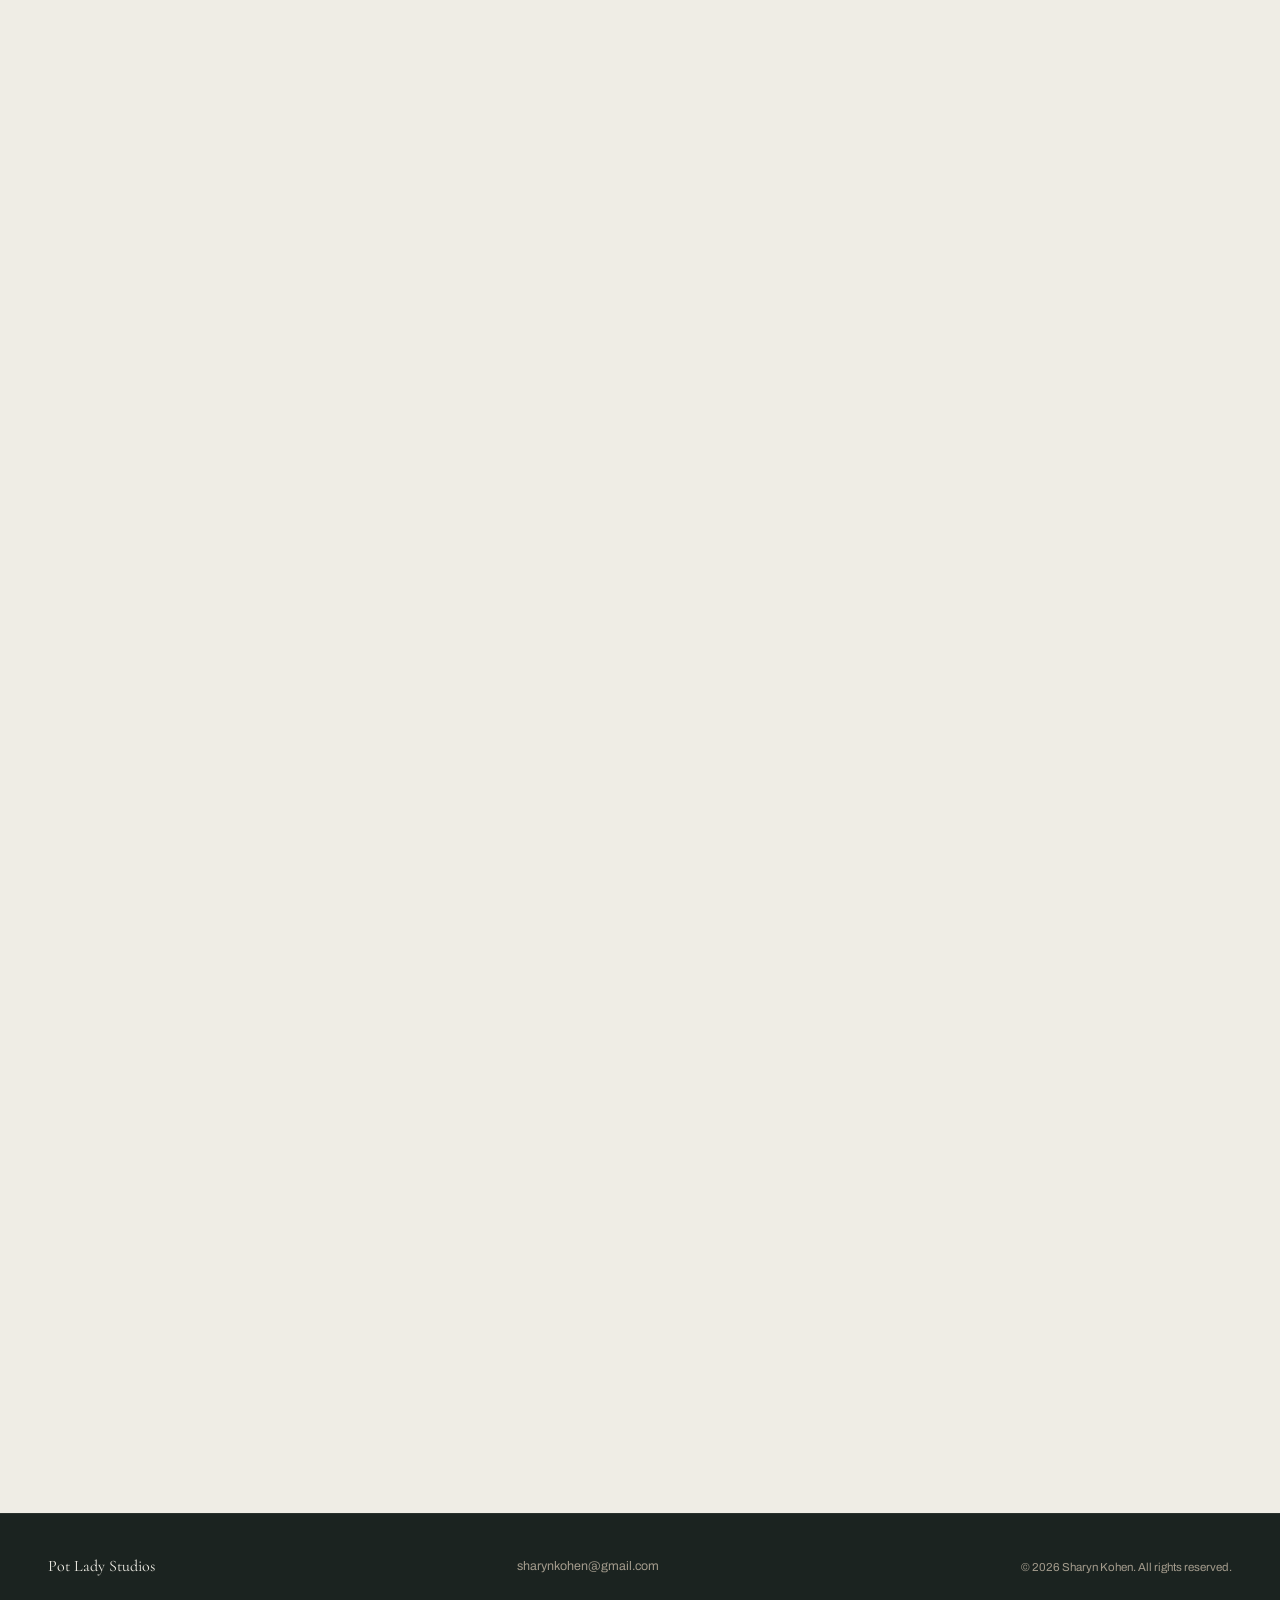
==== commit d69ab476: "Sample: split Garden flower/pod grouping into two pieces Draft split of the old "Flower Assembly in " ====
--- a/index.html
+++ b/index.html
@@ -38,8 +38,8 @@
       <p class="commissions-lede">A look at recent work, hand-built in clay &mdash; garden pieces, home decor, and totems.</p>
     </div>
     <div class="filters reveal" role="tablist" aria-label="Filter work by category">
-      <button class="filter is-active" data-filter="all" role="tab" aria-selected="true">All <sup>15</sup></button>
-      <button class="filter" data-filter="garden" role="tab" aria-selected="false">Garden Pieces <sup>06</sup></button>
+      <button class="filter is-active" data-filter="all" role="tab" aria-selected="true">All <sup>16</sup></button>
+      <button class="filter" data-filter="garden" role="tab" aria-selected="false">Garden Pieces <sup>07</sup></button>
       <button class="filter" data-filter="home" role="tab" aria-selected="false">Home Decor <sup>09</sup></button>
       <button class="filter" data-filter="totems" role="tab" aria-selected="false">Totems <sup>04</sup></button>
     </div>
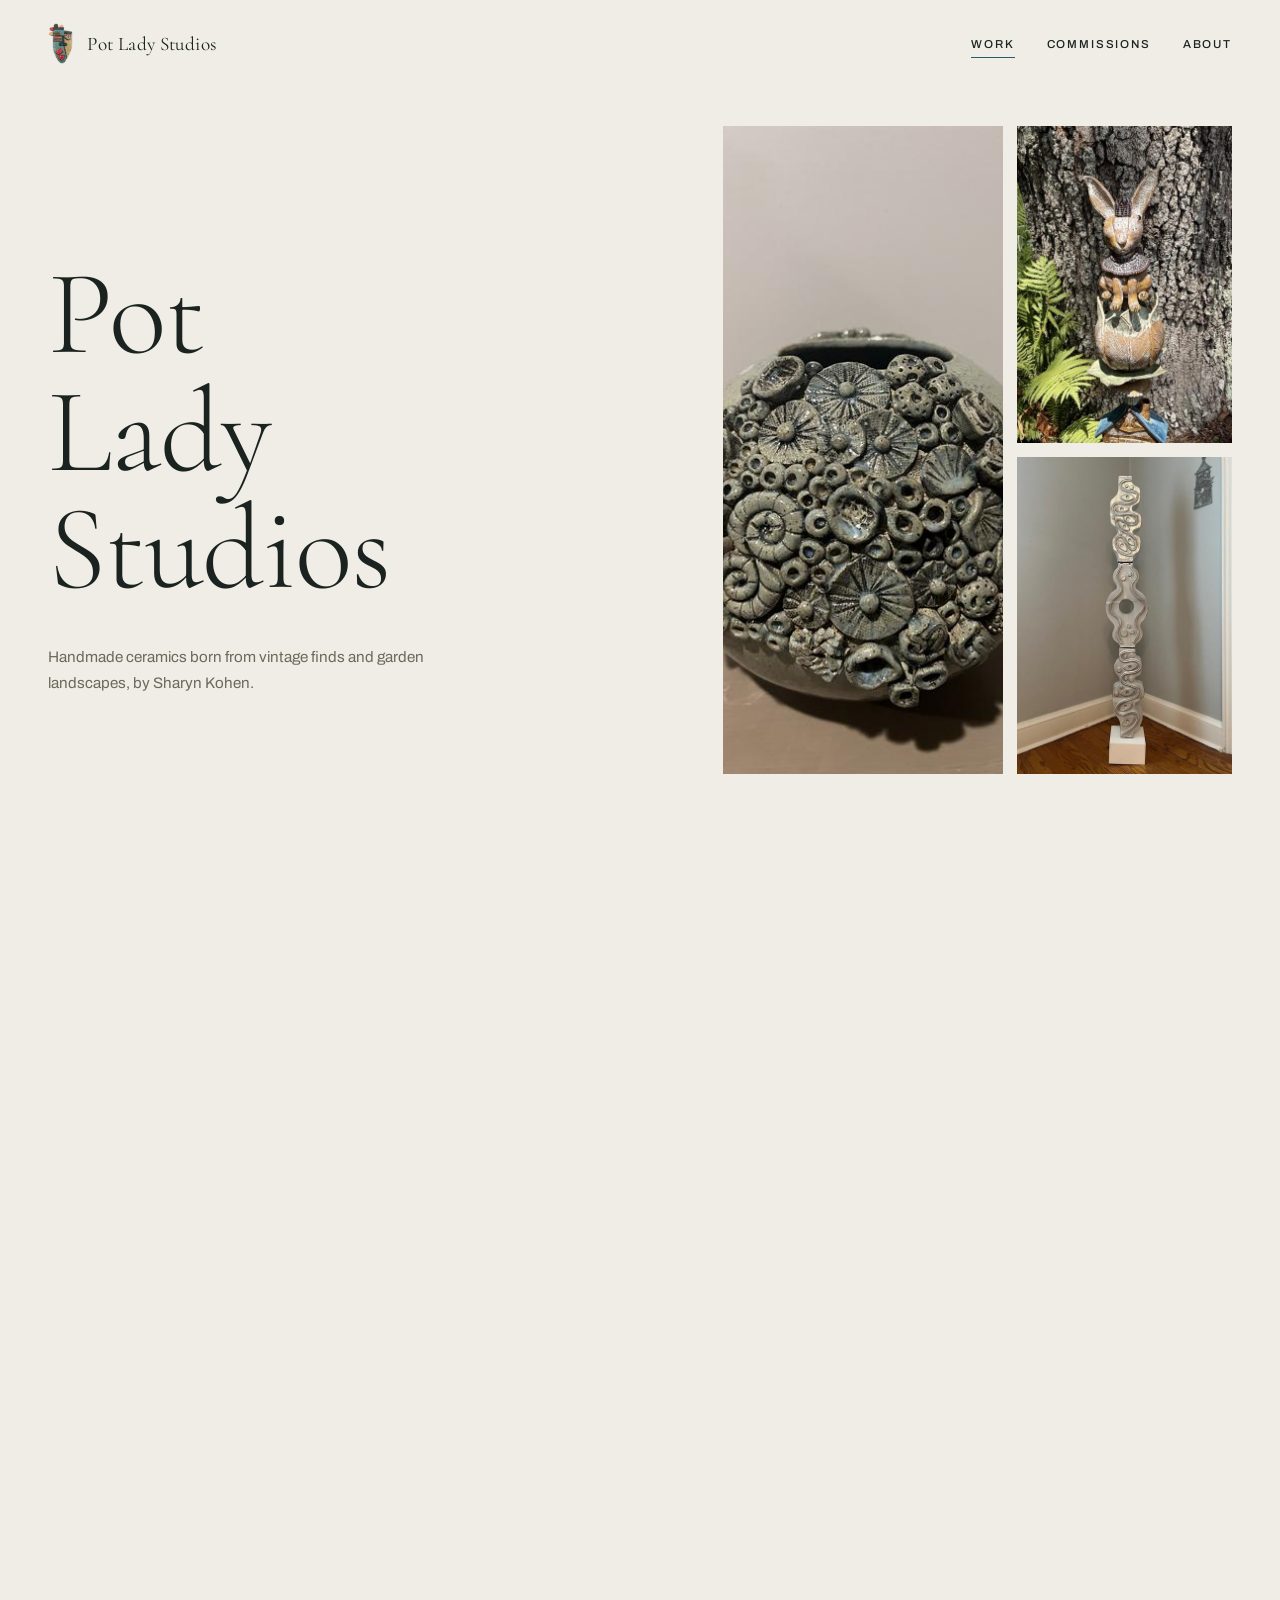
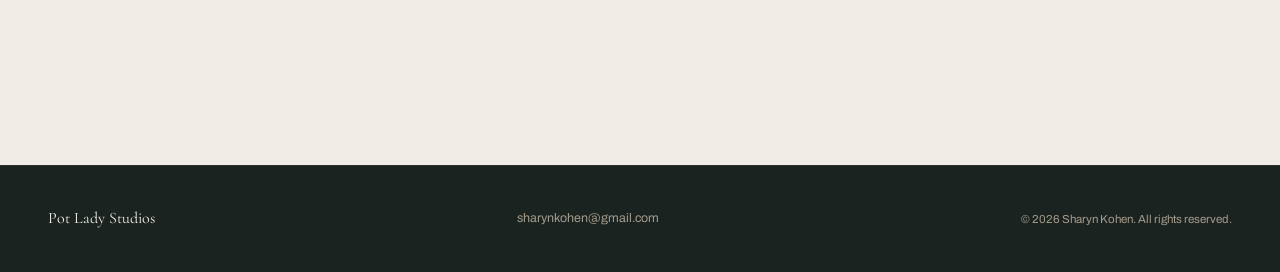
==== commit e1c9e047: "Sample: replace top photo with a 3-piece collage Draft hero collage featuring the Tide Pool Vase, Od" ====
--- a/index.html
+++ b/index.html
@@ -30,18 +30,24 @@
       <h1 class="hero-title">Pot<br>Lady<br>Studios</h1>
       <p class="hero-tag">Handmade ceramics born from vintage finds and garden landscapes, by Sharyn Kohen.</p>
     </div>
-    <div class="hero-image"><img src="images/garden/IMG_hero_garden_v2_760.jpg" srcset="images/garden/IMG_hero_garden_v2_460.jpg 460w, images/garden/IMG_hero_garden_v2_760.jpg 760w" sizes="(max-width: 880px) 92vw, 45vw" width="760" height="1013" fetchpriority="high" decoding="async" alt="Hand-built ceramic garden piece by Sharyn Kohen"></div>
+    <div class="hero-image hero-collage">
+      <div class="collage-main"><img src="images/home/thumbs/IMG_tide_pool_vase_front.jpg" fetchpriority="high" decoding="async" alt="Tide Pool Vase by Sharyn Kohen"></div>
+      <div class="collage-side">
+        <div class="collage-small"><img src="images/totems/thumbs/IMG_ode_to_nala_rabbit.jpg" decoding="async" alt="Ode to Nala totem by Sharyn Kohen"></div>
+        <div class="collage-small"><img src="images/totems/thumbs/IMG_silver_totem_short.jpg" decoding="async" alt="MCM tall sculpture by Sharyn Kohen"></div>
+      </div>
+    </div>
   </header>
 
   <section class="work" id="work">
     <div class="section-head reveal">
-      <p class="commissions-lede">A look at recent work, hand-built in clay &mdash; garden pieces, home decor, and totems.</p>
+      <p class="commissions-lede">Garden accents, home decor and sculpture.</p>
     </div>
     <div class="filters reveal" role="tablist" aria-label="Filter work by category">
       <button class="filter is-active" data-filter="all" role="tab" aria-selected="true">All <sup>16</sup></button>
       <button class="filter" data-filter="garden" role="tab" aria-selected="false">Garden Pieces <sup>07</sup></button>
       <button class="filter" data-filter="home" role="tab" aria-selected="false">Home Decor <sup>09</sup></button>
-      <button class="filter" data-filter="totems" role="tab" aria-selected="false">Totems <sup>04</sup></button>
+      <button class="filter" data-filter="totems" role="tab" aria-selected="false">Sculpture <sup>04</sup></button>
     </div>
     <div class="gallery-grid" id="gallery-grid">
       <div class="grid-sizer"></div>
--- a/styles.css
+++ b/styles.css
@@ -137,6 +137,10 @@
 }
 .hero-image { height: 72svh; align-self: center; }
 .ph-hero { --tone: #a67c5b; }
+
+.hero-collage { display: grid; grid-template-columns: 1.3fr 1fr; gap: 0.85rem; }
+.hero-collage img { width: 100%; height: 100%; object-fit: cover; object-position: center; display: block; }
+.collage-side { display: grid; grid-template-rows: 1fr 1fr; gap: 0.85rem; }
 
 /* ---------- Work / Gallery ---------- */
 .work {
